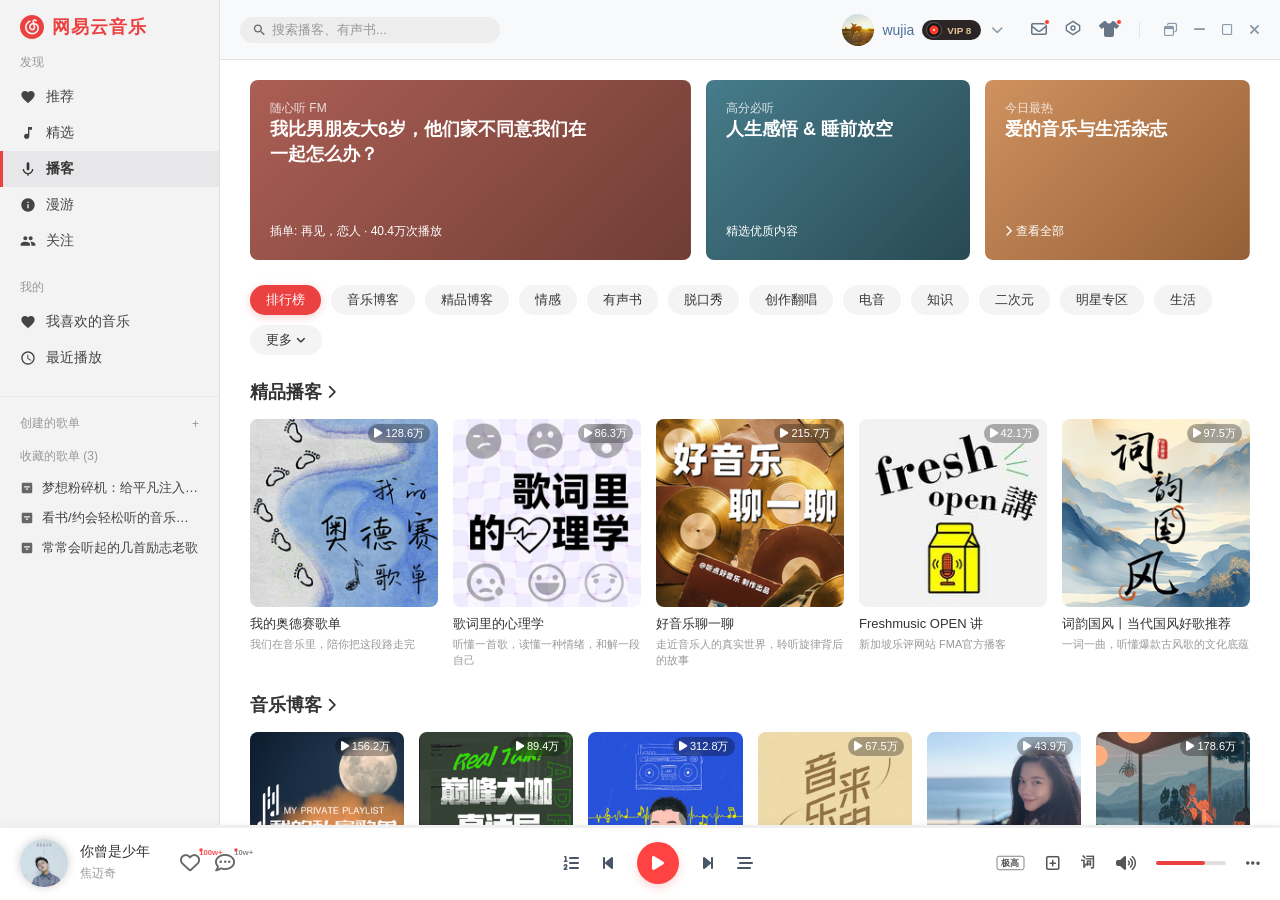
==== boke.html @ 2520df68 "first commit: 网页设计课程期末大作业 - 仿网易云音乐网页项目" ====
<!DOCTYPE html>
<html lang="zh-CN">
<head>
    <meta charset="UTF-8">
    <meta name="viewport" content="width=device-width, initial-scale=1.0">
    <title>网易云音乐 - 播客</title>
    <link rel="stylesheet" href="https://cdnjs.cloudflare.com/ajax/libs/font-awesome/6.4.0/css/all.min.css">
    <link rel="stylesheet" href="css/common.css">
    <style>
        * {
            margin: 0;
            padding: 0;
            box-sizing: border-box;
            font-family: "Microsoft YaHei", -apple-system, sans-serif;
        }

        body {
            background-color: #f5f5f7;
            color: #333;
            display: flex;
            height: 100vh;
            overflow: hidden;
        }

        /* --- 1. 左侧侧边栏 --- */
        .sidebar {
            width: 220px;
            background-color: #f3f3f3;
            border-right: 1px solid #e0e0e0;
            display: flex;
            flex-direction: column;
            padding: 15px 0 10px 0;
            flex-shrink: 0;
        }
        .logo {
            display: flex;
            align-items: center;
            padding: 0 20px 15px 20px;
            font-size: 18px;
            font-weight: bold;
            color: #ec4141;
            letter-spacing: 1px;
        }
        .logo svg { margin-right: 8px; }
        .menu-group { margin-bottom: 20px; }
        .menu-group h3 { font-size: 12px; color: #999; padding: 0 20px 8px 20px; font-weight: normal; }
        .menu-group ul { list-style: none; }
        .menu-group li { display: flex; align-items: center; padding: 9px 20px; font-size: 14px; color: #444; cursor: pointer; transition: all 0.2s ease; }
        .menu-group li:hover { background-color: #e7e7e9; color: #333; }
        .menu-group li.active { background-color: #e7e7e9; color: #333; font-weight: bold; border-left: 3px solid #ec4141; padding-left: 17px; }
        .menu-group li svg { margin-right: 10px; width: 16px; height: 16px; fill: currentColor; }
        .playlist-section { flex: 1; overflow-y: auto; border-top: 1px solid #e8e8e8; padding-top: 10px; }
        .playlist-section::-webkit-scrollbar { width: 5px; }
        .playlist-section::-webkit-scrollbar-thumb { background: #ddd; border-radius: 10px; }
        .sidebar-title { font-size: 12px; color: #999; padding: 8px 20px; display: flex; justify-content: space-between; align-items: center; cursor: pointer; }
        .sidebar-title:hover { color: #666; }
        .fav-playlists { list-style: none; }
        .fav-playlists li { display: flex; align-items: center; padding: 6px 20px; font-size: 13px; color: #444; cursor: pointer; white-space: nowrap; overflow: hidden; text-overflow: ellipsis; }
        .fav-playlists li:hover { background-color: #e7e7e9; }
        .fav-playlists li svg { margin-right: 8px; flex-shrink: 0; fill: #666; }
        .fav-playlists li span { white-space: nowrap; overflow: hidden; text-overflow: ellipsis; }

        /* --- 2. 主体内容区域 --- */
        .main-container {
            flex: 1;
            display: flex;
            flex-direction: column;
            height: 100%;
            background-color: #ffffff;
            padding-bottom: 75px;
        }

        /* 顶部导航栏 */
        .header {
            height: 60px;
            display: flex;
            align-items: center;
            justify-content: space-between;
            padding: 0 20px;
            border-bottom: 1px solid #e0e0e0;
            flex-shrink: 0;
            background-color: #f7f9fa;
        }
        .search-box {
            display: flex;
            align-items: center;
            background-color: #ededed;
            border-radius: 30px;
            padding: 5px 12px;
            width: 260px;
            position: relative;
        }
        .search-box input {
            border: none;
            background: none;
            outline: none;
            font-size: 13px;
            width: 100%;
            color: #333;
            padding-left: 5px;
        }
        .search-box input::placeholder { color: #999; }
        .search-box svg { fill: #666; width: 16px; height: 16px; cursor: pointer; }

        /* 用户状态栏样式 */
        .user-status-bar {
            display: flex;
            align-items: center;
            gap: 12px;
        }

        .user-profile { display: flex; align-items: center; gap: 8px; }
        .avatar {
            width: 32px;
            height: 32px;
            border-radius: 50%;
            object-fit: cover;
            background-color: #ddd;
            cursor: pointer;
        }
        .username { font-size: 14px; color: #4a729a; font-weight: 500; cursor: pointer; }
        .vip-tag {
            display: flex;
            align-items: center;
            background-color: #2b2525;
            color: #e5c494;
            padding: 2px 8px 2px 4px;
            border-radius: 12px;
            font-size: 11px;
            font-weight: bold;
            height: 20px;
            gap: 4px;
            cursor: pointer;
        }

        .vinyl-icon {
            width: 16px;
            height: 16px;
            background: radial-gradient(circle, #ff3b30 4px, #111 5px, #333 10px);
            border-radius: 50%;
            border: 1px solid #555;
            display: flex;
            align-items: center;
            justify-content: center;
        }

        .vinyl-icon::after {
            content: '';
            width: 2px;
            height: 2px;
            background-color: #fff;
            border-radius: 50%;
        }

        .vip-text {
            transform: scale(0.9);
            white-space: nowrap;
        }

        .arrow-down {
            color: #8a9aa8;
            font-size: 12px;
            margin-left: 2px;
            cursor: pointer;
        }

        .icon-actions {
            display: flex;
            align-items: center;
            gap: 18px;
            margin-left: 16px;
            margin-right: 8px;
        }

        .icon-wrapper {
            position: relative;
            color: #667684;
            font-size: 16px;
            cursor: pointer;
            transition: color 0.2s;
        }

        .icon-wrapper:hover {
            color: #333;
        }

        .badge {
            position: absolute;
            top: -2px;
            right: -3px;
            width: 6px;
            height: 6px;
            background-color: #ff3b30;
            border-radius: 50%;
            border: 1px solid #f7f9fa;
        }

        .divider {
            width: 1px;
            height: 16px;
            background-color: #e1e6eb;
            margin-right: 12px;
        }

        .window-controls {
            display: flex;
            align-items: center;
            gap: 16px;
            color: #8a9aa8;
            font-size: 14px;
        }

        .control-btn {
            cursor: pointer;
            transition: color 0.2s;
        }

        .control-btn:hover {
            color: #333;
        }

        /* 滚动内容区 */
        .content-scroll {
            flex: 1;
            overflow-y: auto;
            padding: 20px 30px;
        }

        /* 顶部横幅区域 */
        .banner-grid {
            display: grid;
            grid-template-columns: 2fr 1.2fr 1.2fr;
            gap: 15px;
            margin-bottom: 25px;
        }
        .banner-card {
            border-radius: 8px;
            height: 180px;
            color: white;
            padding: 20px;
            position: relative;
            overflow: hidden;
            cursor: pointer;
            transition: transform 0.2s ease;
            background-size: cover;
            background-position: center;
        }
        .banner-card:hover { transform: translateY(-2px); }
        .banner-card h3 { font-size: 18px; margin-bottom: 10px; max-width: 80%; line-height: 1.4; }
        .banner-card .card-desc { font-size: 12px; opacity: 0.8; }
        .banner-card .card-footer { font-size: 12px; position: absolute; bottom: 20px; }

        /* 分类标签栏 */
        .tags-nav {
            display: flex;
            gap: 10px;
            margin-bottom: 25px;
            flex-wrap: wrap;
        }
        .tag {
            padding: 6px 16px;
            background-color: #f4f4f4;
            border-radius: 15px;
            font-size: 13px;
            color: #333;
            cursor: pointer;
            transition: all 0.2s;
        }
        .tag:hover { background-color: #e8e8e8; }
        .tag.active {
            background-color: #ec4141;
            color: white;
            box-shadow: 0 2px 8px rgba(236, 65, 65, 0.25);
        }

        /* 区块标题 */
        .section-title {
            font-size: 18px;
            font-weight: bold;
            margin: 25px 0 15px 0;
            display: flex;
            align-items: center;
            gap: 5px;
            cursor: pointer;
        }

        /* 歌单/播客卡片网格 */
        .card-grid {
            display: grid;
            grid-template-columns: repeat(6, 1fr);
            gap: 15px;
        }
        .card-item { cursor: pointer; }
        .card-cover-wrapper {
            position: relative;
            width: 100%;
            aspect-ratio: 1;
            border-radius: 8px;
            overflow: hidden;
            margin-bottom: 8px;
            background-color: #eee;
        }
        .card-cover-wrapper img {
            width: 100%;
            height: 100%;
            object-fit: cover;
            transition: transform 0.3s ease;
        }
        .card-item:hover .card-cover-wrapper img { transform: scale(1.05); }
        .card-play-count {
            position: absolute;
            top: 5px; right: 8px;
            color: #fff;
            font-size: 11px;
            background: rgba(0,0,0,0.3);
            padding: 2px 6px;
            border-radius: 10px;
            display: flex;
            align-items: center;
            gap: 3px;
        }
        .card-cover-placeholder {
            width: 100%;
            height: 100%;
            display: flex;
            align-items: center;
            justify-content: center;
            color: #fff;
            font-size: 40px;
            font-weight: bold;
        }
        .card-title {
            font-size: 13px;
            line-height: 1.4;
            color: #333;
            display: -webkit-box;
            -webkit-line-clamp: 2;
            -webkit-box-orient: vertical;
            overflow: hidden;
        }
        .card-subtitle {
            font-size: 11px;
            line-height: 1.4;
            color: #999;
            margin-top: 4px;
            display: -webkit-box;
            -webkit-line-clamp: 2;
            -webkit-box-orient: vertical;
            overflow: hidden;
        }
        .card-item:hover .card-title { color: #000; }
        .card-item:active { transform: scale(0.98); }
        .featured-podcast-grid {
            grid-template-columns: repeat(5, 1fr);
        }

        /* 精选活动 */
        .activity-grid {
            display: grid;
            grid-template-columns: repeat(4, 1fr);
            gap: 15px;
            margin-top: 15px;
        }
        .activity-card {
            height: 90px;
            border-radius: 6px;
            overflow: hidden;
            cursor: pointer;
            transition: transform 0.2s;
            background-size: cover;
            background-position: center;
            display: flex;
            align-items: flex-end;
            padding: 12px;
            color: white;
            font-weight: bold;
            font-size: 14px;
            text-shadow: 0 1px 4px rgba(0,0,0,0.6);
        }
        .activity-card:hover { transform: translateY(-2px); }

        /* --- 3. 底部播放控制栏 --- */
        .player-bar {
            position: fixed;
            bottom: 0; left: 0; right: 0;
            height: 75px;
            background-color: #ffffff;
            border-top: 1px solid #e8e8e8;
            display: flex;
            align-items: center;
            justify-content: space-between;
            padding: 0 20px;
            z-index: 100;
        }
        .left-panel { display: flex; align-items: center; min-width: 300px; }
        .album-cover {
            width: 48px; height: 48px;
            border-radius: 50%;
            display: flex; align-items: center; justify-content: center;
            box-shadow: 0 0 10px rgba(0,0,0,0.2);
            flex-shrink: 0;
        }
        .song-info { margin-left: 12px; margin-right: 20px; }
        .song-info .song-title { font-size: 14px; color: #333; font-weight: 500; margin-bottom: 4px; cursor: pointer; }
        .song-info .song-title:hover { text-decoration: underline; }
        .song-info .artist { font-size: 12px; color: #999; }
        .interactions { display: flex; align-items: center; gap: 15px; margin-left: 10px; }
        .icon-btn-count { display: flex; align-items: center; position: relative; color: #666; font-size: 20px; cursor: pointer; }
        .icon-btn-count.liked { color: #ff4d4f; }
        .icon-btn-count .badge { position: absolute; top: -6px; left: 18px; font-size: 9px; color: #ff4d4f; font-weight: bold; white-space: nowrap; transform: scale(0.85); }
        .comment-btn .badge { color: #888; }
        .center-panel { display: flex; flex-direction: column; align-items: center; gap: 6px; width: 45%; }
        .control-row { display: flex; align-items: center; gap: 24px; }
        .ctrl-btn { background: none; border: none; color: #4a5568; font-size: 16px; cursor: pointer; transition: color 0.2s; display: flex; align-items: center; justify-content: center; }
        .ctrl-btn:hover { color: #111; }
        .play-pause-btn {
            width: 42px; height: 42px;
            background-color: #ff4242;
            color: #ffffff;
            border-radius: 50%;
            font-size: 16px;
            box-shadow: 0 4px 8px rgba(255,66,66,0.2);
        }
        .play-pause-btn:hover { background-color: #f53131; color: #fff; }
        .right-panel { display: flex; align-items: center; gap: 20px; color: #555; }
        .quality-tag { font-size: 10px; border: 1px solid #777; color: #555; padding: 0 4px; border-radius: 3px; font-weight: bold; letter-spacing: 0.5px; cursor: pointer; transform: scale(0.9); }
        .quality-tag:hover { border-color: #ff4242; color: #ff4242; }
        .right-icon { font-size: 16px; cursor: pointer; transition: color 0.2s; }
        .right-icon:hover { color: #111; }
        .lrc-icon { font-size: 14px; font-weight: bold; border: 1px solid transparent; }
    </style>
</head>
<body>

    <div class="sidebar">
        <div class="logo">
            <svg viewBox="0 0 24 24" width="24" height="24" fill="#ec4141"><path d="M13.046 9.388a3.919 3.919 0 0 0-.66.19c-.809.312-1.447.991-1.666 1.775a2.269 2.269 0 0 0-.074.81c.048.546.333 1.05.764 1.35a1.483 1.483 0 0 0 2.01-.286c.406-.531.355-1.183.24-1.636-.098-.387-.22-.816-.345-1.249a64.76 64.76 0 0 1-.269-.954zm-.82 10.07c-3.984 0-7.224-3.24-7.224-7.223 0-.98.226-3.02 1.884-4.822A7.188 7.188 0 0 1 9.502 5.6a.792.792 0 1 1 .587 1.472 5.619 5.619 0 0 0-2.795 2.462 5.538 5.538 0 0 0-.707 2.7 5.645 5.645 0 0 0 5.638 5.638c1.844 0 3.627-.953 4.542-2.428 1.042-1.68.772-3.931-.627-5.238a3.299 3.299 0 0 0-1.437-.777c.172.589.334 1.18.494 1.772.284 1.12.1 2.181-.519 2.989-.39.51-.956.888-1.592 1.064a3.038 3.038 0 0 1-2.58-.44 3.45 3.45 0 0 1-1.44-2.514c-.04-.467.002-.93.128-1.376.35-1.256 1.356-2.339 2.622-2.826a5.5 5.5 0 0 1 .823-.246l-.134-.505c-.37-1.371.25-2.579 1.547-3.007.329-.109.68-.145 1.025-.105.792.09 1.476.592 1.709 1.023.258.507-.096 1.153-.706 1.153a.788.788 0 0 1-.54-.213c-.088-.08-.163-.174-.259-.247a.825.825 0 0 0-.632-.166.807.807 0 0 0-.634.551c-.056.191-.031.406.02.595.07.256.159.597.217.82 1.11.098 2.162.54 2.97 1.296 1.974 1.844 2.35 4.886.892 7.233-1.197 1.93-3.509 3.177-5.889 3.177zM0 12c0 6.627 5.373 12 12 12s12-5.373 12-12S18.627 0 12 0 0 5.373 0 12Z"/></svg>
            <span>网易云音乐</span>
        </div>

        <nav class="menu-group">
            <h3>发现</h3>
            <ul>
                <a href="index.html" style="text-decoration: none; color: inherit;">
                    <li class="nav-item" data-target="recommend">
                        <svg viewBox="0 0 24 24"><path d="M12 21.35l-1.45-1.32C5.4 15.36 2 12.28 2 8.5 2 5.42 4.42 3 7.5 3c1.74 0 3.41.81 4.5 2.09C13.09 3.81 14.76 3 16.5 3 19.58 3 22 5.42 22 8.5c0 3.78-3.4 6.86-8.55 11.54L12 21.35z"/></svg>
                        推荐
                    </li>
                </a>
                <a href="jinxuan.html" style="text-decoration: none; color: inherit;">
                    <li class="nav-item" data-target="featured">
                        <svg viewBox="0 0 24 24"><path d="M12 3v10.55c-.59-.34-1.27-.55-2-.55-2.21 0-4 1.79-4 4s1.79 4 4 4 4-1.79 4-4V7h4V3h-6z"/></svg>
                        精选
                    </li>
                </a>
                <li class="nav-item active" data-target="podcast">
                    <svg viewBox="0 0 24 24"><path d="M12 2c-1.1 0-2 .9-2 2v8c0 1.1.9 2 2 2s2-.9 2-2V4c0-1.1-.9-2-2-2zm6 10c0 3.31-2.69 6-6 6s-6-2.69-6-6H4c0 4.07 3.06 7.44 7 7.93V22h2v-2.07c3.94-.49 7-3.86 7-7.93h-2z"/></svg>
                    播客
                </li>
                <a href="manyou.html" style="text-decoration: none; color: inherit;">
                        <li class="nav-item" data-target="roam">
                            <svg viewBox="0 0 24 24"><path d="M12 2C6.48 2 2 6.48 2 12s4.48 10 10 10 10-4.48 10-10S17.52 2 12 2zm1 15h-2v-6h2v6zm0-8h-2V7h2v2z"/></svg>
                            漫游
                        </li>
                    </a>
                <a href="guanzhu.html" style="text-decoration: none; color: inherit;">
                    <li class="nav-item" data-target="follow">
                        <svg viewBox="0 0 24 24"><path d="M16 11c1.66 0 2.99-1.34 2.99-3S17.66 5 16 5c-1.66 0-3 1.34-3 3s1.34 3 3 3zm-8 0c1.66 0 2.99-1.34 2.99-3S9.66 5 8 5C6.34 5 5 6.34 5 8s1.34 3 3 3zm0 2c-2.33 0-7 1.17-7 3.5V19h14v-2.5c0-2.33-4.67-3.5-7-3.5zm8 0c-.29 0-.62.02-.97.05 1.16.84 1.97 1.97 1.97 3.45V19h6v-2.5c0-2.33-4.67-3.5-7-3.5z"/></svg>
                        关注
                    </li>
                </a>
            </ul>
        </nav>

        <nav class="menu-group">
            <h3>我的</h3>
            <ul>
                <a href="xihuan.html" style="text-decoration: none; color: inherit;">
                    <li class="nav-item">
                        <svg viewBox="0 0 24 24"><path d="M12 21.35l-1.45-1.32C5.4 15.36 2 12.28 2 8.5 2 5.42 4.42 3 7.5 3c1.74 0 3.41.81 4.5 2.09C13.09 3.81 14.76 3 16.5 3 19.58 3 22 5.42 22 8.5c0 3.78-3.4 6.86-8.55 11.54L12 21.35z"/></svg>
                        我喜欢的音乐
                    </li>
                </a>
                <a href="zuijin.html" style="text-decoration: none; color: inherit;">
                <li class="nav-item">
                    <svg viewBox="0 0 24 24"><path d="M11.99 2C6.47 2 2 6.48 2 12s4.47 10 9.99 10C17.52 22 22 17.52 22 12S17.52 2 11.99 2zM12 20c-4.42 0-8-3.58-8-8s3.58-8 8-8 8 3.58 8 8-3.58 8-8 8zm.5-13H11v6l5.25 3.15.75-1.23-4.5-2.67V7z"/></svg>
                    最近播放
                </li>
                </a>
            </ul>
        </nav>

        <div class="playlist-section">
            <div class="sidebar-title">创建的歌单 <span>+</span></div>
            <div class="sidebar-title">收藏的歌单 (3)</div>
            <ul class="fav-playlists">
                <li class="playlist-item" data-playlist="梦想粉碎机">
                    <svg viewBox="0 0 24 24" width="14" height="14"><path d="M19 3H5c-1.1 0-2 .9-2 2v14c0 1.1.9 2 2 2h14c1.1 0 2-.9 2-2V5c0-1.1-.9-2-2-2zm-5 12h-4v-2h4v2zm3-4H7V9h10v2z"/></svg>
                    <span>梦想粉碎机：给平凡注入力量</span>
                </li>
                <li class="playlist-item" data-playlist="看书听的乐器伴奏">
                    <svg viewBox="0 0 24 24" width="14" height="14"><path d="M19 3H5c-1.1 0-2 .9-2 2v14c0 1.1.9 2 2 2h14c1.1 0 2-.9 2-2V5c0-1.1-.9-2-2-2zm-5 12h-4v-2h4v2zm3-4H7V9h10v2z"/></svg>
                    <span>看书/约会轻松听的音乐伴奏</span>
                </li>
                <li class="playlist-item" data-playlist="深夜励志回响">
                    <svg viewBox="0 0 24 24" width="14" height="14"><path d="M19 3H5c-1.1 0-2 .9-2 2v14c0 1.1.9 2 2 2h14c1.1 0 2-.9 2-2V5c0-1.1-.9-2-2-2zm-5 12h-4v-2h4v2zm3-4H7V9h10v2z"/></svg>
                    <span>常常会听起的几首励志老歌</span>
                </li>
            </ul>
        </div>
    </div>

    <div class="main-container">
        <header class="header">
            <div class="search-box">
                <svg viewBox="0 0 24 24"><path d="M15.5 14h-.79l-.28-.27C15.41 12.59 16 11.11 16 9.5 16 5.91 13.09 3 9.5 3S3 5.91 3 9.5 5.91 16 9.5 16c1.61 0 3.09-.59 4.23-1.57l.27.28v.79l5 4.99L20.49 19l-4.99-5zm-6 0C7.01 14 5 11.99 5 9.5S7.01 5 9.5 5 14 7.01 14 9.5 11.99 14 9.5 14z"/></svg>
                <input type="text" placeholder="搜索播客、有声书...">
            </div>
            <div class="user-status-bar">
                <div class="user-profile">
                    <img class="avatar" src="images/head.jpg" alt="avatar">
                    <span class="username">wujia</span>
                    <div class="vip-tag">
                        <div class="vinyl-icon"></div>
                        <span class="vip-text">VIP 8</span>
                    </div>
                    <i class="fa-solid fa-chevron-down arrow-down"></i>
                </div>

                <div class="icon-actions">
                    <div class="icon-wrapper">
                        <i class="fa-regular fa-envelope"></i>
                        <div class="badge"></div>
                    </div>
                    <div class="icon-wrapper">
                        <svg width="16" height="16" viewBox="0 0 24 24" fill="none" stroke="currentColor" stroke-width="2"><polygon points="12 2 22 8.5 22 15.5 12 22 2 15.5 2 8.5" /><circle cx="12" cy="12" r="3" /></svg>
                    </div>
                    <div class="icon-wrapper">
                        <i class="fa-solid fa-shirt"></i>
                        <div class="badge"></div>
                    </div>
                </div>

                <div class="divider"></div>

                <div class="window-controls">
                    <i class="fa-regular fa-window-restore control-btn" style="font-size: 13px;"></i>
                    <i class="fa-solid fa-minus control-btn"></i>
                    <i class="fa-regular fa-square control-btn" style="font-size: 12px;"></i>
                    <i class="fa-solid fa-xmark control-btn" style="font-size: 15px;"></i>
                </div>
            </div>
        </header>

        <div class="content-scroll">

            <!-- 顶部横幅 -->
            <div class="banner-grid">
                <div class="banner-card" style="background-image: linear-gradient(135deg, rgba(160,72,60,0.88), rgba(99,45,37,0.92)), url('https://images.unsplash.com/photo-1518609878373-06d740f60d8b?w=400&auto=format&fit=crop&q=80');">
                    <p class="card-desc">随心听 FM</p>
                    <h3>我比男朋友大6岁，他们家不同意我们在一起怎么办？</h3>
                    <p class="card-footer">插单: 再见，恋人 · 40.4万次播放</p>
                </div>
                <div class="banner-card" style="background-image: linear-gradient(135deg, rgba(45,106,122,0.88), rgba(22,58,69,0.92)), url('https://images.unsplash.com/photo-1487180144351-b8472da7d491?w=400&auto=format&fit=crop&q=80');">
                    <p class="card-desc">高分必听</p>
                    <h3>人生感悟 & 睡前放空</h3>
                    <p class="card-footer">精选优质内容</p>
                </div>
                <div class="banner-card" style="background-image: linear-gradient(135deg, rgba(201,130,73,0.88), rgba(140,82,37,0.92)), url('https://images.unsplash.com/photo-1510915361894-db8b60106cb1?w=400&auto=format&fit=crop&q=80');">
                    <p class="card-desc">今日最热</p>
                    <h3>爱的音乐与生活杂志</h3>
                    <p class="card-footer"><i class="fa-solid fa-chevron-right" style="font-size:11px;"></i> 查看全部</p>
                </div>
            </div>

            <!-- 分类标签 -->
            <div class="tags-nav">
                <div class="tag active">排行榜</div>
                <div class="tag">音乐博客</div>
                <div class="tag">精品博客</div>
                <div class="tag">情感</div>
                <div class="tag">有声书</div>
                <div class="tag">脱口秀</div>
                <div class="tag">创作翻唱</div>
                <div class="tag">电音</div>
                <div class="tag">知识</div>
                <div class="tag">二次元</div>
                <div class="tag">明星专区</div>
                <div class="tag">生活</div>
                <div class="tag">更多 <i class="fa-solid fa-angle-down" style="font-size:11px;"></i></div>
            </div>

            <!-- 精品播客 -->
            <div class="section-title">精品播客 <i class="fa-solid fa-chevron-right" style="font-size:14px;"></i></div>
            <div class="card-grid featured-podcast-grid" id="featuredPodcastGrid"></div>

            <!-- 音乐博客 -->
            <div class="section-title">音乐博客 <i class="fa-solid fa-chevron-right" style="font-size:14px;"></i></div>
            <div class="card-grid" id="musicBlogGrid"></div>

            <!-- 猜你喜欢 -->
            <div class="section-title">猜你喜欢 <i class="fa-solid fa-chevron-right" style="font-size:14px;"></i></div>
            <div class="card-grid" id="podcastGrid"></div>

            <!-- 精选活动 -->
            <div class="section-title">精选活动</div>
            <div class="activity-grid">
                <div class="activity-card" style="background-image: linear-gradient(to right, rgba(0,0,0,0.35), rgba(0,0,0,0.15)), url('https://images.unsplash.com/photo-1614613535308-eb5fbd3d2c17?w=400&auto=format&fit=crop&q=80');">凌空飞翔专题</div>
                <div class="activity-card" style="background-image: linear-gradient(to right, rgba(0,0,0,0.35), rgba(0,0,0,0.15)), url('https://images.unsplash.com/photo-1618005182384-a83a8bd57fbe?w=400&auto=format&fit=crop&q=80');">寻找独立音乐人</div>
                <div class="activity-card" style="background-image: linear-gradient(to right, rgba(0,0,0,0.35), rgba(0,0,0,0.15)), url('https://images.unsplash.com/photo-1579783900882-c0d3dad7b119?w=400&auto=format&fit=crop&q=80');">国风悲寂之歌</div>
                <div class="activity-card" style="background-image: linear-gradient(to right, rgba(0,0,0,0.35), rgba(0,0,0,0.15)), url('https://images.unsplash.com/photo-1518609878373-06d740f60d8b?w=400&auto=format&fit=crop&q=80');">如果是天意</div>
            </div>

            <!-- 推荐有声书 -->
            <div class="section-title">推荐有声书 <i class="fa-solid fa-chevron-right" style="font-size:14px;"></i></div>
            <div class="card-grid">
                <div class="card-item">
                    <div class="card-cover-wrapper">
                        <img src="images/boke/rushui.jpg" alt="伴笙入睡" loading="lazy">
                        <span class="card-play-count"><i class="fa-solid fa-play"></i> 86.5万</span>
                    </div>
                    <div class="card-title">伴笙入睡</div>
                </div>
                <div class="card-item">
                    <div class="card-cover-wrapper">
                        <img src="images/boke/shuiqian.jpg" alt="小缘喵的睡前故事" loading="lazy">
                        <span class="card-play-count"><i class="fa-solid fa-play"></i> 124.3万</span>
                    </div>
                    <div class="card-title">小缘喵的睡前故事</div>
                </div>
                <div class="card-item">
                    <div class="card-cover-wrapper">
                        <img src="images/boke/hongloumeng.jpg" alt="《红楼梦》合集" loading="lazy">
                        <span class="card-play-count"><i class="fa-solid fa-play"></i> 356.8万</span>
                    </div>
                    <div class="card-title">《红楼梦》合集</div>
                </div>
                <div class="card-item">
                    <div class="card-cover-wrapper">
                        <img src="images/boke/weicheng.jpg" alt="《围城》《边城》" loading="lazy">
                        <span class="card-play-count"><i class="fa-solid fa-play"></i> 198.7万</span>
                    </div>
                    <div class="card-title">《围城》《边城》</div>
                </div>
                <div class="card-item">
                    <div class="card-cover-wrapper">
                        <img src="images/boke/yongheng.jpg" alt="永恒至尊" loading="lazy">
                        <span class="card-play-count"><i class="fa-solid fa-play"></i> 512.4万</span>
                    </div>
                    <div class="card-title">永恒至尊</div>
                </div>
                <div class="card-item">
                    <div class="card-cover-wrapper">
                        <img src="images/boke/yiqian.jpg" alt="《一千零一夜全集》" loading="lazy">
                        <span class="card-play-count"><i class="fa-solid fa-play"></i> 267.9万</span>
                    </div>
                    <div class="card-title">《一千零一夜全集》</div>
                </div>
            </div>

            <!-- 热门播客 -->
            <div class="section-title">热门播客 <i class="fa-solid fa-chevron-right" style="font-size:14px;"></i></div>
            <div class="card-grid">
                <div class="card-item">
                    <div class="card-cover-wrapper">
                        <img src="images/boke/liaoyu.jpg" alt="我是一名聊愈师" loading="lazy">
                        <span class="card-play-count"><i class="fa-solid fa-play"></i> 156.8万</span>
                    </div>
                    <div class="card-title">我是一名聊愈师</div>
                </div>
                <div class="card-item">
                    <div class="card-cover-wrapper">
                        <img src="images/boke/xiangdui.jpg" alt="相怼论" loading="lazy">
                        <span class="card-play-count"><i class="fa-solid fa-play"></i> 89.3万</span>
                    </div>
                    <div class="card-title">相怼论</div>
                </div>
                <div class="card-item">
                    <div class="card-cover-wrapper">
                        <img src="images/boke/biemeng.jpg" alt="久别今梦" loading="lazy">
                        <span class="card-play-count"><i class="fa-solid fa-play"></i> 67.5万</span>
                    </div>
                    <div class="card-title">久别今梦</div>
                </div>
                <div class="card-item">
                    <div class="card-cover-wrapper">
                        <img src="images/boke/ruixi.jpg" alt="蕊希电台" loading="lazy">
                        <span class="card-play-count"><i class="fa-solid fa-play"></i> 423.6万</span>
                    </div>
                    <div class="card-title">蕊希电台</div>
                </div>
                <div class="card-item">
                    <div class="card-cover-wrapper">
                        <img src="images/boke/yeting.jpg" alt="夜听" loading="lazy">
                        <span class="card-play-count"><i class="fa-solid fa-play"></i> 892.4万</span>
                    </div>
                    <div class="card-title">夜听</div>
                </div>
                <div class="card-item">
                    <div class="card-cover-wrapper">
                        <img src="images/boke/luyu.jpg" alt="偶遇鲁小胖" loading="lazy">
                        <span class="card-play-count"><i class="fa-solid fa-play"></i> 54.7万</span>
                    </div>
                    <div class="card-title">偶遇鲁小胖</div>
                </div>
            </div>

        </div>
    </div>

    <!-- 隐藏的音频播放器 -->
    <audio id="audioPlayer" preload="auto"></audio>

    <div class="player-bar">
        <div class="left-panel">
            <div class="album-cover" id="trackCover" style="background: linear-gradient(135deg, #3a7bd5, #3a6073);"></div>
            <div class="song-info">
                <div class="song-title" id="trackName">你曾是少年</div>
                <div class="artist" id="artistName">焦迈奇</div>
            </div>
            <div class="interactions">
                <div class="icon-btn-count" id="likeBtn">
                    <i class="fa-regular fa-heart"></i>
                    <span class="badge">100w+</span>
                </div>
                <div class="icon-btn-count comment-btn">
                    <i class="fa-regular fa-comment-dots"></i>
                    <span class="badge">10w+</span>
                </div>
            </div>
        </div>
        <div class="center-panel">
            <div class="control-row">
                <button class="ctrl-btn" title="顺序播放" id="modeBtn"><i class="fa-solid fa-list-ol"></i></button>
                <button class="ctrl-btn" title="上一首" id="prevBtn"><i class="fa-solid fa-backward-step"></i></button>
                <button class="ctrl-btn play-pause-btn" title="播放" id="playBtn"><i class="fa-solid fa-play" id="playIcon"></i></button>
                <button class="ctrl-btn" title="下一首" id="nextBtn"><i class="fa-solid fa-forward-step"></i></button>
                <button class="ctrl-btn" title="播放列表"><i class="fa-solid fa-bars-staggered"></i></button>
            </div>
            
            <div class="player-time-row">
                <span id="currentTime">00:00</span>
                <span id="totalTime">00:00</span>
            </div>
        </div>
        <div class="right-panel">
            <span class="quality-tag">极高</span>
            <i class="fa-regular fa-square-plus right-icon" title="边听边存"></i>
            <span class="right-icon lrc-icon" title="歌词" style="font-family: sans-serif;">词</span>
            <i class="fa-solid fa-volume-high right-icon" id="volumeIcon" title="音量"></i>
            <div style="width:70px; height:4px; background:#e0e0e0; border-radius:2px; cursor:pointer;" id="volumeContainer">
                <div style="height:100%; width:70%; background:#ec4141; border-radius:2px;" id="volumeBar"></div>
            </div>
            <i class="fa-solid fa-ellipsis right-icon" title="更多"></i>
        </div>
    </div>

    <script src="js/player.js"></script>
    <script>
        // 精品播客
        const featuredPodcasts = [
            { title: "我的奥德赛歌单", desc: "我们在音乐里，陪你把这段路走完", count: "128.6万", cover: "images/boke/aodesai.jpg" },
            { title: "歌词里的心理学", desc: "听懂一首歌，读懂一种情绪，和解一段自己", count: "86.3万", cover: "images/boke/geci-xinli.jpg" },
            { title: "好音乐聊一聊", desc: "走近音乐人的真实世界，聆听旋律背后的故事", count: "215.7万", cover: "images/boke/haoyinyue.jpg" },
            { title: "Freshmusic OPEN 讲", desc: "新加坡乐评网站 FMA官方播客", count: "42.1万", cover: "images/boke/open.jpg" },
            { title: "词韵国风丨当代国风好歌推荐", desc: "一词一曲，听懂爆款古风歌的文化底蕴", count: "97.5万", cover: "images/boke/guofeng.jpg" }
        ];

        // 音乐博客（仅展示 6 个）
        const musicBlogPodcasts = [
            { title: "【音乐故事】我的私房歌单", count: "156.2万", cover: "images/boke/sifang.jpg" },
            { title: "巅峰大咖真话局", count: "89.4万", cover: "images/boke/zhenhua.jpg" },
            { title: "王东电台", count: "312.8万", cover: "images/boke/wangdong.jpg" },
            { title: "音乐来电", count: "67.5万", cover: "images/boke/laidian.jpg" },
            { title: "小婉的民谣与诗", count: "43.9万", cover: "images/boke/xiaowan.jpg" },
            { title: "陪你听一首歌", count: "178.6万", cover: "images/boke/peini.jpg" }
        ];

        // 播客数据
        const podcasts = [
            { title: "小厨FM", count: "52.3万", cover: "images/boke/xiaochu.jpg" },
            { title: "音乐咖啡馆", count: "124.7万", cover: "images/boke/yinyue-cafei.jpg" },
            { title: "你好妹妹 Radio", count: "95.1万", cover: "images/boke/haomeimei.jpg" },
            { title: "怀旧听金曲", count: "203.4万", cover: "images/boke/huaijiu.jpg" },
            { title: "歌手2026：唱功底牌全听一遍！谁是本季最大黑马（齐豫/庾澄庆/窦靖童/胡彦斌/魏如萱/张碧晨/周兴哲等）", count: "568.2万", cover: "images/boke/geshou.jpg" },
            { title: "对话 Zeming Xu：人生实苦，还好我们有歌干杯。//对话音乐人 · 礼崩乐好 #205", count: "34.7万", cover: "images/boke/duihua.jpg" },
            { title: "咏春（DJ阿智Remix）", count: "1289.5万", cover: "images/boke/yongchun.jpg" },
            { title: "沉浸式流金电台丨治愈时刻", count: "76.8万", cover: "images/boke/chenjin.jpg" },
            { title: "罗永浩的十字路口", count: "412.3万", cover: "images/boke/luoyonghao.jpg" },
            { title: "自然选择NaturalSelection", count: "189.6万", cover: "images/boke/ziran.jpg" },
            { title: "cookie地理学·分秒听世界", count: "58.4万", cover: "images/boke/dili.jpg" },
            { title: "你好，中文系", count: "45.2万", cover: "images/boke/zhongwen.jpg" }
        ];

        // 渲染播客卡片
        function renderPodcastCard(item) {
            const card = document.createElement('div');
            card.className = 'card-item';
            card.innerHTML = `
                <div class="card-cover-wrapper">
                    <img src="${item.cover}" alt="${item.title}" loading="lazy">
                    <span class="card-play-count"><i class="fa-solid fa-play"></i> ${item.count}</span>
                </div>
                <div class="card-title">${item.title}</div>
                ${item.desc ? `<div class="card-subtitle">${item.desc}</div>` : ''}
            `;
            card.addEventListener('click', () => {
                const idx = Math.floor(Math.random() * NeteasePlayer.playlist.length);
                NeteasePlayer.playByIndex(idx);
            });
            return card;
        }

        function renderFeaturedPodcasts() {
            const grid = document.getElementById('featuredPodcastGrid');
            if (!grid) return;
            grid.innerHTML = '';
            featuredPodcasts.forEach(item => grid.appendChild(renderPodcastCard(item)));
        }

        function renderMusicBlogPodcasts() {
            const grid = document.getElementById('musicBlogGrid');
            if (!grid) return;
            grid.innerHTML = '';
            musicBlogPodcasts.forEach(item => grid.appendChild(renderPodcastCard(item)));
        }

        function renderPodcasts() {
            const grid = document.getElementById('podcastGrid');
            grid.innerHTML = '';
            podcasts.forEach(item => {
                const card = renderPodcastCard(item);
                if (item.desc) {
                    const titleEl = card.querySelector('.card-title');
                    const subtitleEl = card.querySelector('.card-subtitle');
                    if (titleEl && subtitleEl) {
                        titleEl.textContent = `${item.title} | ${item.desc}`;
                        subtitleEl.remove();
                    }
                } else {
                    const subtitleEl = card.querySelector('.card-subtitle');
                    if (subtitleEl) subtitleEl.remove();
                }
                grid.appendChild(card);
            });
        }
        renderFeaturedPodcasts();
        renderMusicBlogPodcasts();
        renderPodcasts();

        // 标签切换
        document.querySelectorAll('.tag').forEach(tag => {
            tag.addEventListener('click', () => {
                document.querySelectorAll('.tag').forEach(t => t.classList.remove('active'));
                tag.classList.add('active');
            });
        });

        // 搜索框：过滤所有播客/有声书/卡片
        const searchInput = document.querySelector('.search-box input');
        if (searchInput) {
            const doFilter = () => {
                const kw = searchInput.value.trim().toLowerCase();
                document.querySelectorAll('.card-item').forEach(card => {
                    const t = card.querySelector('.card-title');
                    const s = card.querySelector('.card-subtitle');
                    const text = ((t ? t.textContent : '') + (s ? s.textContent : '')).toLowerCase();
                    card.style.display = (!kw || text.includes(kw)) ? '' : 'none';
                });
            };
            searchInput.addEventListener('input', doFilter);
            searchInput.addEventListener('keydown', (e) => { if (e.key === 'Enter') doFilter(); });
        }
    </script>
</body>
</html>
---- css/common.css ----
/* 全站 UI 细节统一 */

html {
    scroll-behavior: smooth;
}

.main-container,
.app-container {
    min-width: 0;
}

/* 滚动条 */
.content-scroll,
.playlist-section {
    scrollbar-width: thin;
    scrollbar-color: #d8d8d8 transparent;
}

.content-scroll::-webkit-scrollbar,
.playlist-section::-webkit-scrollbar {
    width: 8px;
}

.content-scroll::-webkit-scrollbar-track,
.playlist-section::-webkit-scrollbar-track {
    background: transparent;
}

.content-scroll::-webkit-scrollbar-thumb,
.playlist-section::-webkit-scrollbar-thumb {
    background: #ddd;
    border-radius: 10px;
}

.content-scroll::-webkit-scrollbar-thumb:hover,
.playlist-section::-webkit-scrollbar-thumb:hover {
    background: #ccc;
}

.following-list::-webkit-scrollbar {
    height: 4px;
}

.following-list::-webkit-scrollbar-thumb {
    background: #ddd;
    border-radius: 4px;
}

/* 搜索框 */
.search-box {
    transition: background-color 0.2s ease, box-shadow 0.2s ease;
}

.search-box:focus-within {
    background-color: #fff;
    box-shadow: 0 0 0 2px rgba(236, 65, 65, 0.12);
}

.search-box input::placeholder {
    transition: color 0.2s;
}

/* 导航 hover 统一 */
.menu-group li:hover,
.fav-playlists li:hover {
    background-color: #e7e7e7 !important;
}

/* 播放器 */
.player-time-row {
    display: none !important;
}

.player-bar {
    box-shadow: 0 -1px 8px rgba(0, 0, 0, 0.04);
}

#volumeContainer {
    width: 70px;
    height: 4px;
    background: #e0e0e0;
    border-radius: 2px;
    cursor: pointer;
    transition: height 0.15s ease;
    flex-shrink: 0;
}

#volumeContainer:hover {
    height: 6px;
}

#volumeBar {
    height: 100% !important;
    background: #ec4141 !important;
    border-radius: 2px;
    transition: width 0.12s linear;
}

.ctrl-btn {
    transition: color 0.2s ease, transform 0.15s ease;
}

.ctrl-btn:active {
    transform: scale(0.9);
}

.play-pause-btn:active {
    transform: scale(0.94);
}

.album-cover,
.player-cover {
    transition: box-shadow 0.3s ease;
}

/* 卡片交互 */
.card-item,
.recommend-card,
.feed-card,
.activity-card,
.banner-card {
    transition: box-shadow 0.2s ease, transform 0.2s ease;
}

.card-play-count {
    backdrop-filter: blur(4px);
}

.card-cover-wrapper::after {
    content: '';
    position: absolute;
    inset: 0;
    background: linear-gradient(to top, rgba(0, 0, 0, 0.18), transparent 45%);
    opacity: 0;
    transition: opacity 0.25s ease;
    pointer-events: none;
}

.card-item:hover .card-cover-wrapper::after {
    opacity: 1;
}

/* 播客网格响应式 */
@media (max-width: 1400px) {
    .card-grid {
        grid-template-columns: repeat(5, 1fr);
    }

    .featured-podcast-grid {
        grid-template-columns: repeat(5, 1fr);
    }
}

@media (max-width: 1100px) {
    .card-grid {
        grid-template-columns: repeat(4, 1fr);
    }

    .featured-podcast-grid {
        grid-template-columns: repeat(3, 1fr);
    }

    .recommend-grid {
        grid-template-columns: repeat(3, 1fr);
    }
}

@media (max-width: 860px) {
    .card-grid {
        grid-template-columns: repeat(3, 1fr);
    }

    .featured-podcast-grid {
        grid-template-columns: repeat(2, 1fr);
    }
}

/* 顶栏消息红点，避免与播放器数字 badge 冲突 */
.user-status-bar .icon-wrapper > .badge {
    width: 6px;
    height: 6px;
    padding: 0;
    font-size: 0;
    transform: none;
    top: -2px;
    right: -3px;
}
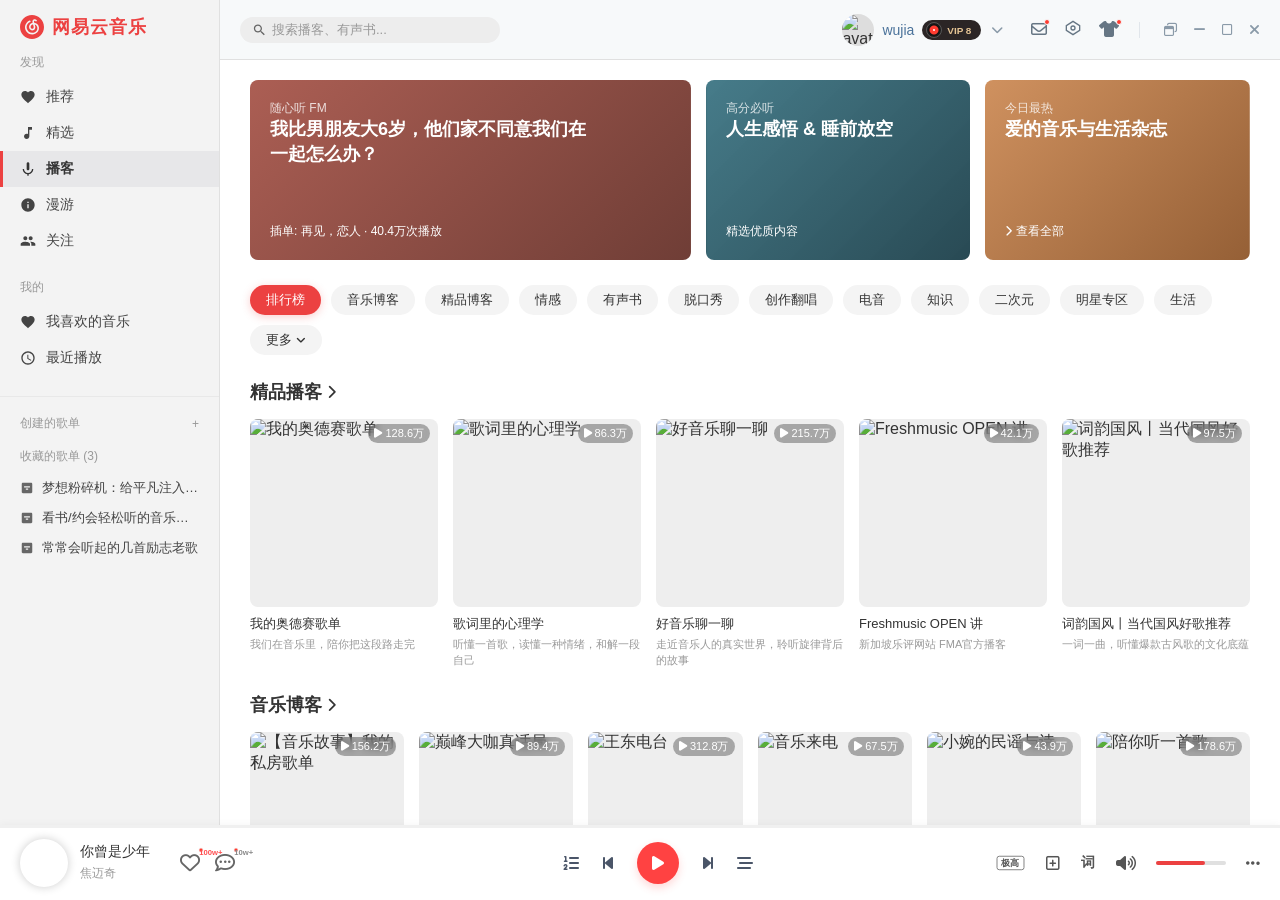
==== commit 47b9e545: "将图片路径改为 CDN 外链，减轻 GitHub Pages 仓库体积 Co-authored-by: Cursor <cursoragent@cursor.com>" ====
--- a/boke.html
+++ b/boke.html
@@ -1,4 +1,4 @@
-<!DOCTYPE html>
+﻿<!DOCTYPE html>
 <html lang="zh-CN">
 <head>
     <meta charset="UTF-8">
@@ -518,7 +518,7 @@
             </div>
             <div class="user-status-bar">
                 <div class="user-profile">
-                    <img class="avatar" src="images/head.jpg" alt="avatar">
+                    <img class="avatar" src="https://download.whius.top/images/head.jpg" alt="avatar">
                     <span class="username">wujia</span>
                     <div class="vip-tag">
                         <div class="vinyl-icon"></div>
@@ -616,42 +616,42 @@
             <div class="card-grid">
                 <div class="card-item">
                     <div class="card-cover-wrapper">
-                        <img src="images/boke/rushui.jpg" alt="伴笙入睡" loading="lazy">
+                        <img src="https://download.whius.top/images/boke/rushui.jpg" alt="伴笙入睡" loading="lazy">
                         <span class="card-play-count"><i class="fa-solid fa-play"></i> 86.5万</span>
                     </div>
                     <div class="card-title">伴笙入睡</div>
                 </div>
                 <div class="card-item">
                     <div class="card-cover-wrapper">
-                        <img src="images/boke/shuiqian.jpg" alt="小缘喵的睡前故事" loading="lazy">
+                        <img src="https://download.whius.top/images/boke/shuiqian.jpg" alt="小缘喵的睡前故事" loading="lazy">
                         <span class="card-play-count"><i class="fa-solid fa-play"></i> 124.3万</span>
                     </div>
                     <div class="card-title">小缘喵的睡前故事</div>
                 </div>
                 <div class="card-item">
                     <div class="card-cover-wrapper">
-                        <img src="images/boke/hongloumeng.jpg" alt="《红楼梦》合集" loading="lazy">
+                        <img src="https://download.whius.top/images/boke/hongloumeng.jpg" alt="《红楼梦》合集" loading="lazy">
                         <span class="card-play-count"><i class="fa-solid fa-play"></i> 356.8万</span>
                     </div>
                     <div class="card-title">《红楼梦》合集</div>
                 </div>
                 <div class="card-item">
                     <div class="card-cover-wrapper">
-                        <img src="images/boke/weicheng.jpg" alt="《围城》《边城》" loading="lazy">
+                        <img src="https://download.whius.top/images/boke/weicheng.jpg" alt="《围城》《边城》" loading="lazy">
                         <span class="card-play-count"><i class="fa-solid fa-play"></i> 198.7万</span>
                     </div>
                     <div class="card-title">《围城》《边城》</div>
                 </div>
                 <div class="card-item">
                     <div class="card-cover-wrapper">
-                        <img src="images/boke/yongheng.jpg" alt="永恒至尊" loading="lazy">
+                        <img src="https://download.whius.top/images/boke/yongheng.jpg" alt="永恒至尊" loading="lazy">
                         <span class="card-play-count"><i class="fa-solid fa-play"></i> 512.4万</span>
                     </div>
                     <div class="card-title">永恒至尊</div>
                 </div>
                 <div class="card-item">
                     <div class="card-cover-wrapper">
-                        <img src="images/boke/yiqian.jpg" alt="《一千零一夜全集》" loading="lazy">
+                        <img src="https://download.whius.top/images/boke/yiqian.jpg" alt="《一千零一夜全集》" loading="lazy">
                         <span class="card-play-count"><i class="fa-solid fa-play"></i> 267.9万</span>
                     </div>
                     <div class="card-title">《一千零一夜全集》</div>
@@ -663,42 +663,42 @@
             <div class="card-grid">
                 <div class="card-item">
                     <div class="card-cover-wrapper">
-                        <img src="images/boke/liaoyu.jpg" alt="我是一名聊愈师" loading="lazy">
+                        <img src="https://download.whius.top/images/boke/liaoyu.jpg" alt="我是一名聊愈师" loading="lazy">
                         <span class="card-play-count"><i class="fa-solid fa-play"></i> 156.8万</span>
                     </div>
                     <div class="card-title">我是一名聊愈师</div>
                 </div>
                 <div class="card-item">
                     <div class="card-cover-wrapper">
-                        <img src="images/boke/xiangdui.jpg" alt="相怼论" loading="lazy">
+                        <img src="https://download.whius.top/images/boke/xiangdui.jpg" alt="相怼论" loading="lazy">
                         <span class="card-play-count"><i class="fa-solid fa-play"></i> 89.3万</span>
                     </div>
                     <div class="card-title">相怼论</div>
                 </div>
                 <div class="card-item">
                     <div class="card-cover-wrapper">
-                        <img src="images/boke/biemeng.jpg" alt="久别今梦" loading="lazy">
+                        <img src="https://download.whius.top/images/boke/biemeng.jpg" alt="久别今梦" loading="lazy">
                         <span class="card-play-count"><i class="fa-solid fa-play"></i> 67.5万</span>
                     </div>
                     <div class="card-title">久别今梦</div>
                 </div>
                 <div class="card-item">
                     <div class="card-cover-wrapper">
-                        <img src="images/boke/ruixi.jpg" alt="蕊希电台" loading="lazy">
+                        <img src="https://download.whius.top/images/boke/ruixi.jpg" alt="蕊希电台" loading="lazy">
                         <span class="card-play-count"><i class="fa-solid fa-play"></i> 423.6万</span>
                     </div>
                     <div class="card-title">蕊希电台</div>
                 </div>
                 <div class="card-item">
                     <div class="card-cover-wrapper">
-                        <img src="images/boke/yeting.jpg" alt="夜听" loading="lazy">
+                        <img src="https://download.whius.top/images/boke/yeting.jpg" alt="夜听" loading="lazy">
                         <span class="card-play-count"><i class="fa-solid fa-play"></i> 892.4万</span>
                     </div>
                     <div class="card-title">夜听</div>
                 </div>
                 <div class="card-item">
                     <div class="card-cover-wrapper">
-                        <img src="images/boke/luyu.jpg" alt="偶遇鲁小胖" loading="lazy">
+                        <img src="https://download.whius.top/images/boke/luyu.jpg" alt="偶遇鲁小胖" loading="lazy">
                         <span class="card-play-count"><i class="fa-solid fa-play"></i> 54.7万</span>
                     </div>
                     <div class="card-title">偶遇鲁小胖</div>
@@ -759,37 +759,37 @@
     <script>
         // 精品播客
         const featuredPodcasts = [
-            { title: "我的奥德赛歌单", desc: "我们在音乐里，陪你把这段路走完", count: "128.6万", cover: "images/boke/aodesai.jpg" },
-            { title: "歌词里的心理学", desc: "听懂一首歌，读懂一种情绪，和解一段自己", count: "86.3万", cover: "images/boke/geci-xinli.jpg" },
-            { title: "好音乐聊一聊", desc: "走近音乐人的真实世界，聆听旋律背后的故事", count: "215.7万", cover: "images/boke/haoyinyue.jpg" },
-            { title: "Freshmusic OPEN 讲", desc: "新加坡乐评网站 FMA官方播客", count: "42.1万", cover: "images/boke/open.jpg" },
-            { title: "词韵国风丨当代国风好歌推荐", desc: "一词一曲，听懂爆款古风歌的文化底蕴", count: "97.5万", cover: "images/boke/guofeng.jpg" }
+            { title: "我的奥德赛歌单", desc: "我们在音乐里，陪你把这段路走完", count: "128.6万", cover: "https://download.whius.top/images/boke/aodesai.jpg" },
+            { title: "歌词里的心理学", desc: "听懂一首歌，读懂一种情绪，和解一段自己", count: "86.3万", cover: "https://download.whius.top/images/boke/geci-xinli.jpg" },
+            { title: "好音乐聊一聊", desc: "走近音乐人的真实世界，聆听旋律背后的故事", count: "215.7万", cover: "https://download.whius.top/images/boke/haoyinyue.jpg" },
+            { title: "Freshmusic OPEN 讲", desc: "新加坡乐评网站 FMA官方播客", count: "42.1万", cover: "https://download.whius.top/images/boke/open.jpg" },
+            { title: "词韵国风丨当代国风好歌推荐", desc: "一词一曲，听懂爆款古风歌的文化底蕴", count: "97.5万", cover: "https://download.whius.top/images/boke/guofeng.jpg" }
         ];
 
         // 音乐博客（仅展示 6 个）
         const musicBlogPodcasts = [
-            { title: "【音乐故事】我的私房歌单", count: "156.2万", cover: "images/boke/sifang.jpg" },
-            { title: "巅峰大咖真话局", count: "89.4万", cover: "images/boke/zhenhua.jpg" },
-            { title: "王东电台", count: "312.8万", cover: "images/boke/wangdong.jpg" },
-            { title: "音乐来电", count: "67.5万", cover: "images/boke/laidian.jpg" },
-            { title: "小婉的民谣与诗", count: "43.9万", cover: "images/boke/xiaowan.jpg" },
-            { title: "陪你听一首歌", count: "178.6万", cover: "images/boke/peini.jpg" }
+            { title: "【音乐故事】我的私房歌单", count: "156.2万", cover: "https://download.whius.top/images/boke/sifang.jpg" },
+            { title: "巅峰大咖真话局", count: "89.4万", cover: "https://download.whius.top/images/boke/zhenhua.jpg" },
+            { title: "王东电台", count: "312.8万", cover: "https://download.whius.top/images/boke/wangdong.jpg" },
+            { title: "音乐来电", count: "67.5万", cover: "https://download.whius.top/images/boke/laidian.jpg" },
+            { title: "小婉的民谣与诗", count: "43.9万", cover: "https://download.whius.top/images/boke/xiaowan.jpg" },
+            { title: "陪你听一首歌", count: "178.6万", cover: "https://download.whius.top/images/boke/peini.jpg" }
         ];
 
         // 播客数据
         const podcasts = [
-            { title: "小厨FM", count: "52.3万", cover: "images/boke/xiaochu.jpg" },
-            { title: "音乐咖啡馆", count: "124.7万", cover: "images/boke/yinyue-cafei.jpg" },
-            { title: "你好妹妹 Radio", count: "95.1万", cover: "images/boke/haomeimei.jpg" },
-            { title: "怀旧听金曲", count: "203.4万", cover: "images/boke/huaijiu.jpg" },
-            { title: "歌手2026：唱功底牌全听一遍！谁是本季最大黑马（齐豫/庾澄庆/窦靖童/胡彦斌/魏如萱/张碧晨/周兴哲等）", count: "568.2万", cover: "images/boke/geshou.jpg" },
-            { title: "对话 Zeming Xu：人生实苦，还好我们有歌干杯。//对话音乐人 · 礼崩乐好 #205", count: "34.7万", cover: "images/boke/duihua.jpg" },
-            { title: "咏春（DJ阿智Remix）", count: "1289.5万", cover: "images/boke/yongchun.jpg" },
-            { title: "沉浸式流金电台丨治愈时刻", count: "76.8万", cover: "images/boke/chenjin.jpg" },
-            { title: "罗永浩的十字路口", count: "412.3万", cover: "images/boke/luoyonghao.jpg" },
-            { title: "自然选择NaturalSelection", count: "189.6万", cover: "images/boke/ziran.jpg" },
-            { title: "cookie地理学·分秒听世界", count: "58.4万", cover: "images/boke/dili.jpg" },
-            { title: "你好，中文系", count: "45.2万", cover: "images/boke/zhongwen.jpg" }
+            { title: "小厨FM", count: "52.3万", cover: "https://download.whius.top/images/boke/xiaochu.jpg" },
+            { title: "音乐咖啡馆", count: "124.7万", cover: "https://download.whius.top/images/boke/yinyue-cafei.jpg" },
+            { title: "你好妹妹 Radio", count: "95.1万", cover: "https://download.whius.top/images/boke/haomeimei.jpg" },
+            { title: "怀旧听金曲", count: "203.4万", cover: "https://download.whius.top/images/boke/huaijiu.jpg" },
+            { title: "歌手2026：唱功底牌全听一遍！谁是本季最大黑马（齐豫/庾澄庆/窦靖童/胡彦斌/魏如萱/张碧晨/周兴哲等）", count: "568.2万", cover: "https://download.whius.top/images/boke/geshou.jpg" },
+            { title: "对话 Zeming Xu：人生实苦，还好我们有歌干杯。//对话音乐人 · 礼崩乐好 #205", count: "34.7万", cover: "https://download.whius.top/images/boke/duihua.jpg" },
+            { title: "咏春（DJ阿智Remix）", count: "1289.5万", cover: "https://download.whius.top/images/boke/yongchun.jpg" },
+            { title: "沉浸式流金电台丨治愈时刻", count: "76.8万", cover: "https://download.whius.top/images/boke/chenjin.jpg" },
+            { title: "罗永浩的十字路口", count: "412.3万", cover: "https://download.whius.top/images/boke/luoyonghao.jpg" },
+            { title: "自然选择NaturalSelection", count: "189.6万", cover: "https://download.whius.top/images/boke/ziran.jpg" },
+            { title: "cookie地理学·分秒听世界", count: "58.4万", cover: "https://download.whius.top/images/boke/dili.jpg" },
+            { title: "你好，中文系", count: "45.2万", cover: "https://download.whius.top/images/boke/zhongwen.jpg" }
         ];
 
         // 渲染播客卡片
